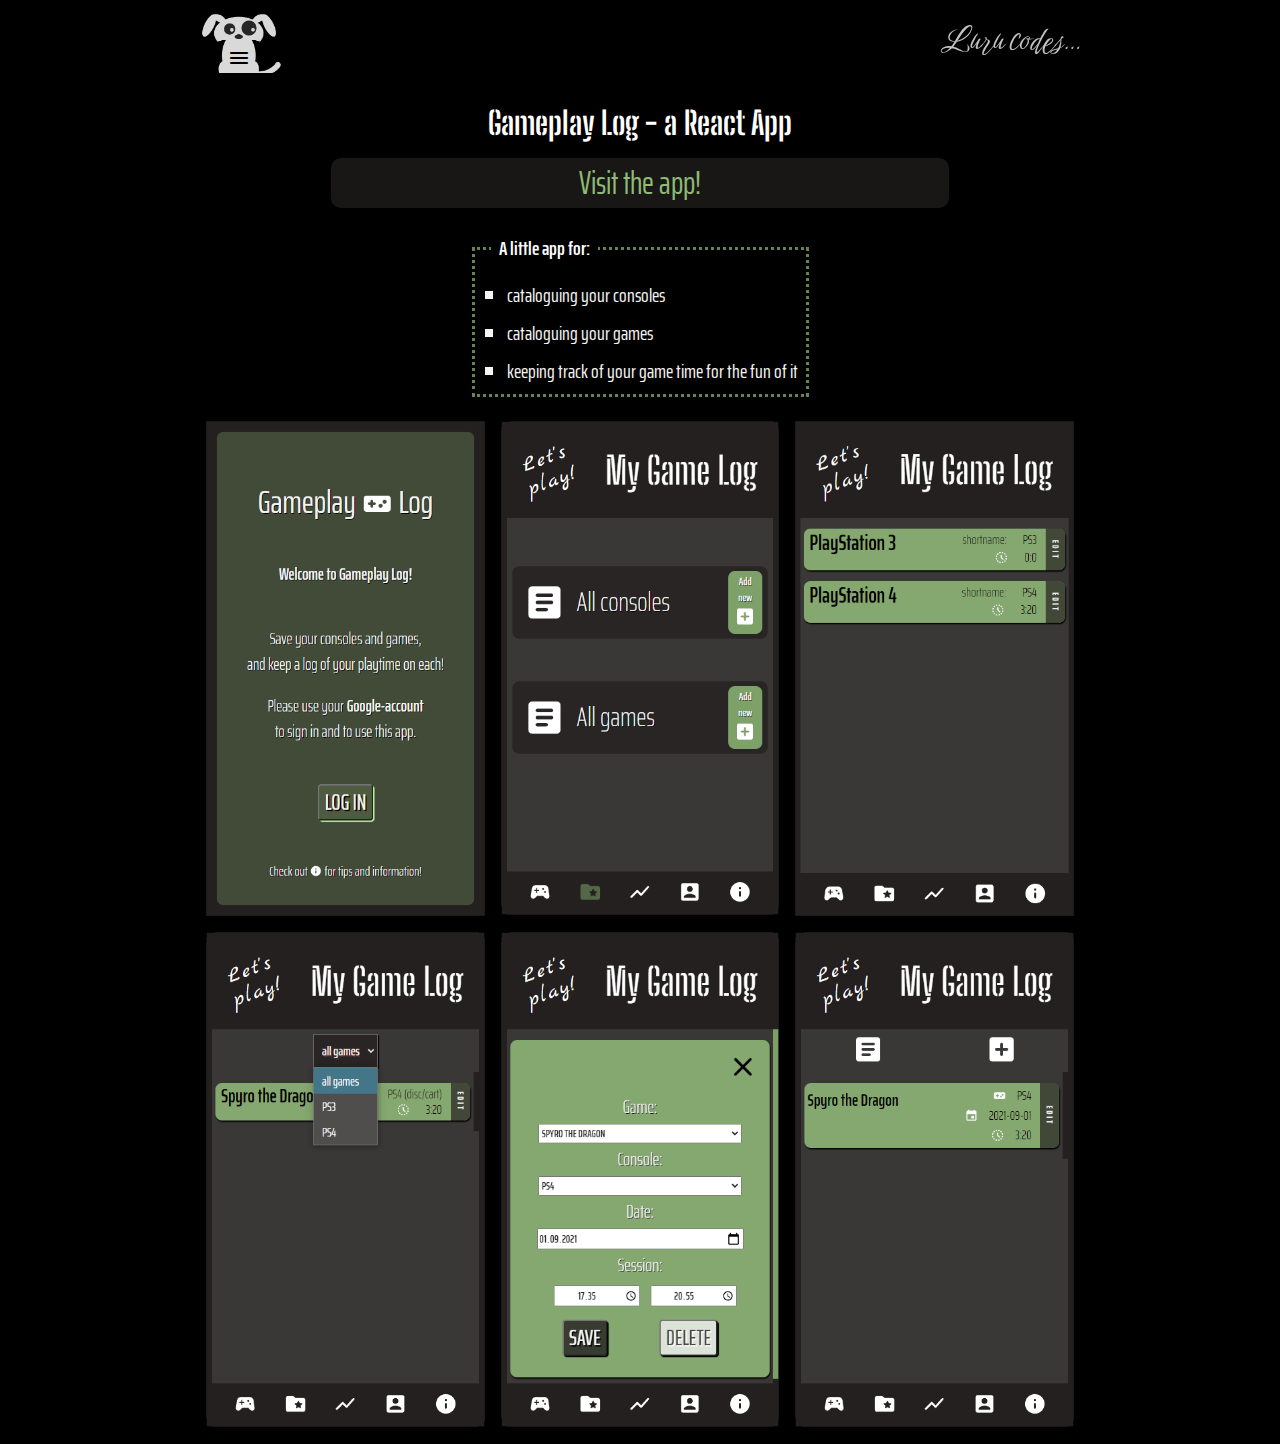
==== gameplaylog.html @ 73c98489 "gameplay log page added" ====
<!DOCTYPE html>
<html lang="en">
<head>
  <meta charset="UTF-8">
  <meta http-equiv="X-UA-Compatible" content="IE=edge">
  <meta name="viewport" content="width=<device-width>, initial-scale=1.0">
  <link href="styles/gameplaylog.css" rel="stylesheet">
  <link href="styles/header.css" rel="stylesheet">
  <link href="https://fonts.googleapis.com/css2?family=Material+Icons+Round" rel="stylesheet">
  <title>Gameplay Log</title>
</head>
<body>
  <div class="page-wrap">
    <header>
      <nav class="menu">
        <button class="menu-logo">
          <img src="../media/doggo.png" alt="menu">
          <span class="menu-icon material-icons-round md-24 md-dark">menu</span>
        </button>
        <div class="menu-links">
          <a href="gameplaylog.html">Gameplay Log</a>
          <a href="grid.html">Grid</a>
        </div>
      </nav>
      <h1><a href="./">Luru codes…</a></h1>
    </header>
    <div class="top">
      <h2>Gameplay Log - a React App</h2>
      <a class="big-link" href="https://gameplay-log.web.app/" target="_blank">Visit the app!</a>
      <div class="description">
        <fieldset>
          <legend>A little app for:</legend>
          <ul>
            <li>cataloguing your consoles</li>
            <li>cataloguing your games</li>
            <li>keeping track of your game time for the fun of it</li>
          </ul>
        </fieldset>
      </div>
    </div>
    <div class="pic-container">
      <img src="media/gameplaylog-login.png" alt="gameplay log, login screen">
      <img src="media/gameplaylog-catalogue.png" alt="gameplay log, catalogue view">
      <img src="media/gameplaylog-catalogue_console.png" alt="gameplay log, console catalogue">
      <img src="media/gameplaylog-catalogue_game.png" alt="gameplay log, game catalogue">
      <img src="media/gameplaylog-log_add.png" alt="gameplay log, add log screen">
      <img src="media/gameplaylog-log.png" alt="gameplay log, log screen">
    </div>
  </div>
</body>
</html>
---- styles/gameplaylog.css ----
@import url('https://fonts.googleapis.com/css2?family=Big+Shoulders+Stencil+Display:wght@500&display=swap');
@import url('https://fonts.googleapis.com/css2?family=Saira+Extra+Condensed:wght@200;600&display=swap');

*, *::after, *::before {
  box-sizing: border-box;
  margin: 0;
  padding: 0;
}

body {
  background-color: black;
  font-family: 'Saira Extra Condensed', sans-serif;
  color: whitesmoke;
}

.page-wrap {
  display: block;
  width: 100vw;
  height: 100vh;
  min-width: 250px;
  max-width: 900px;
  margin: auto;
}

.top {
  width: 100%;
  margin: auto;
  padding: 0.5rem;
  text-align: center;
}

h2 {
  font-family: 'Big Shoulders Stencil Display', cursive;
  font-size: 2rem;
  color: #FFF;
  text-align: center;
  margin: 1rem auto;
}

.big-link {
  display: block;
  margin: 1rem auto;
  text-align: center;
  font-size: 2rem;
  background-color: rgba(36, 32, 32, 0.7);
  border-radius: 10px;
  width: 70%;
}

a {
  text-decoration: none;
  color: rgba(184, 241, 150, 0.75);
}

a:hover {
  color: rgba(184, 241, 150, 1);
  background-color: rgba(36, 32, 32, 1);
  box-shadow: 0px 0px 15px hsla(0, 0%, 100%, 0.8);
}

.description {
  display: block;
  width: 100%;
  margin: auto;
}

fieldset {
  border: 3px dotted rgba(184, 241, 150, 0.55);
  width: 100%;
  max-width: max-content;
  text-align: left;
  margin: 0 auto;
  font-size: 1.25rem;
}

legend {
  color: white;
  text-align: left;
  margin-left: 1rem;
  padding: 0.5rem;
  font-weight: 600;;
}

fieldset li {
  margin: 0.5rem 0.5rem 0.5rem 2rem;
  line-height: 1.5;
  list-style-type: square;
}

.pic-container {
  display: grid;
  grid-template-columns: repeat(3, 1fr);
  grid-template-rows: repeat(2, 1fr);
  gap: 1rem 1rem;
  margin: 0 auto;
  width: 100%;
  padding: 1rem;
  max-width: 900px;
}

.pic-container img {
  width: 100%;
  height: auto;
}

@media only screen and (max-width: 600px) {
  .pic-container {
    grid-template-columns: repeat(2, 1fr);
    grid-template-rows: repeat(3, 1fr);
  }
}

@media only screen and (max-width: 350px) {
  .pic-container {
    grid-template-columns: repeat(1, 1fr);
    grid-auto-rows: auto;
  }
  .big-link {
    width: 100%;
  }
}
---- styles/header.css ----
@import url('https://fonts.googleapis.com/css2?family=Birthstone+Bounce:wght@400;500&display=swap'); /*header H1*/
@import url('https://fonts.googleapis.com/css2?family=Alumni+Sans:ital,wght@0,300;0,500;0,600;1,300;1,500;1,600;1,700&display=swap');

/* ----- HEADER ----- */

header {
  display: flex;
  justify-content: space-between;
  vertical-align: middle;
  padding: 0.5rem;
  z-index: 1000;
  width: 100%;
  height: 5rem;
}

header > button {
  border: none;
}

header .menu-logo {
  display: block;
  cursor: pointer;
  border: none;
  width: max-content;
  height: max-content;
}

header .menu-logo img {
  display: block;
  width: 6rem;
  height: auto;
  filter: invert(85%);
  z-index: 9;
  position: absolute;
  top: 0;
  left: 0;
}

header .menu-icon {
  position: absolute;
  left: 1.8rem;
  top: 2.4rem;
  z-index: 10;
}

header .material-icons-round.md-dark {
  color: rgb(0, 0, 0);
}

header .menu {
  display: inline-block;
  position: relative;
}

header .menu-links {
  display: none;
  position: absolute;
  z-index: 21;
  min-width: 20rem;
  max-width: 100%;
}

header .menu-links a {
  display: block;
  text-decoration: none;
  font-family: 'Alumni Sans', sans-serif;
  font-weight: 700;
  font-size: 1.25rem;
  padding-left: 1rem;
  line-height: 2;
  background-color: hsla(0, 0%, 0%, 0.85);
  color:hsla(0, 0%, 100%, 0.75);
}

header .menu-links a:hover {
  background-color: hsla(0, 0%, 15%, 0.85);
  color: hsla(0, 0%, 100%, 0.95);
}
  
header .menu:hover .menu-logo {
  filter: invert(85%);
}

header .menu:hover .menu-links {
  display: block;
  transform: translateY(4rem);
}

header h1 {
  display: inline-block;
  color: whitesmoke;
  font-family: 'Birthstone Bounce', cursive;
  font-weight: 400;
  font-size: 2rem;
  text-align: right;
  width: 100%;
  margin: auto;
  opacity: 0.8;
  background-blend-mode: color-burn;
}

h1 a {
  text-decoration: none;
  color: whitesmoke;
  cursor: pointer;
}
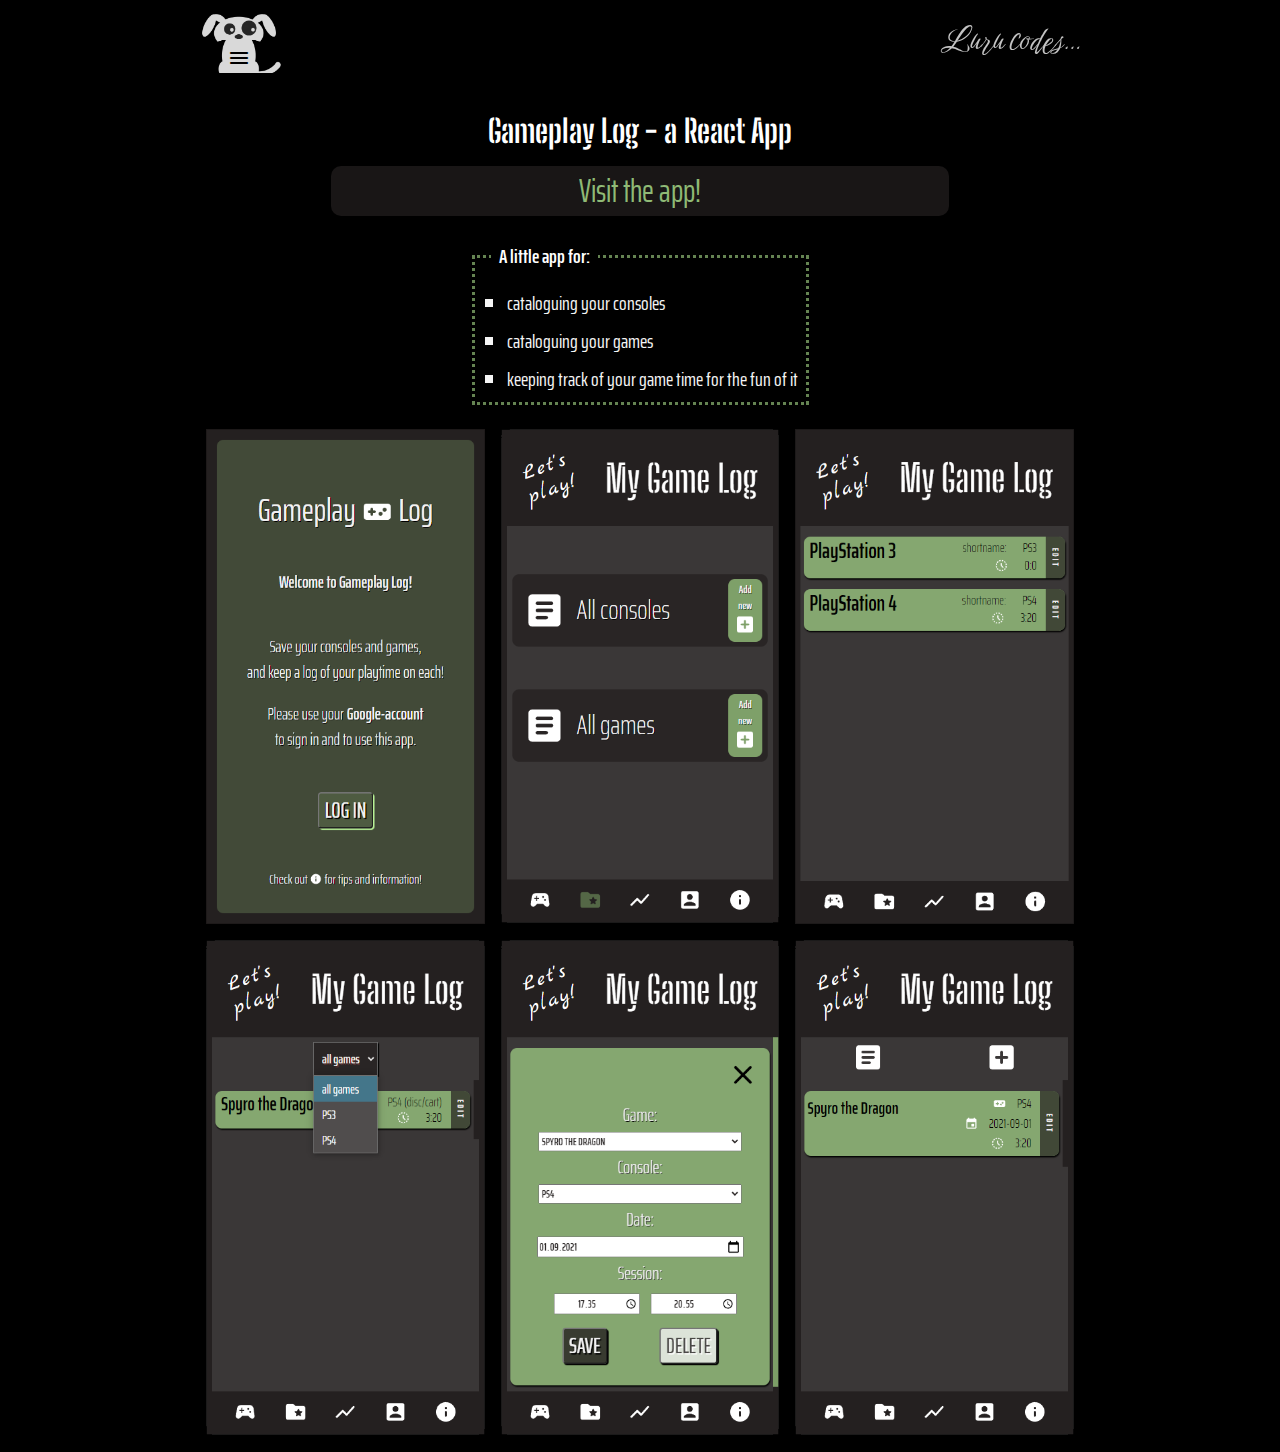
==== commit ec0ee899: "grid page started - with some gradients!" ====
--- a/gameplaylog.html
+++ b/gameplaylog.html
@@ -7,7 +7,7 @@
   <link href="styles/gameplaylog.css" rel="stylesheet">
   <link href="styles/header.css" rel="stylesheet">
   <link href="https://fonts.googleapis.com/css2?family=Material+Icons+Round" rel="stylesheet">
-  <title>Gameplay Log</title>
+  <title>Luru Codes | Gameplay Log</title>
 </head>
 <body>
   <div class="page-wrap">
@@ -18,8 +18,9 @@
           <span class="menu-icon material-icons-round md-24 md-dark">menu</span>
         </button>
         <div class="menu-links">
+          <a href="./"><span class="home-icon material-icons-round md-24">home</span></a>
           <a href="gameplaylog.html">Gameplay Log</a>
-          <a href="grid.html">Grid</a>
+          <a href="grid-gradient.html">Grid & Gradients</a>
         </div>
       </nav>
       <h1><a href="./">Luru codes…</a></h1>
--- a/styles/gameplaylog.css
+++ b/styles/gameplaylog.css
@@ -47,12 +47,12 @@
   width: 70%;
 }
 
-a {
+.top a {
   text-decoration: none;
   color: rgba(184, 241, 150, 0.75);
 }
 
-a:hover {
+.top a:hover {
   color: rgba(184, 241, 150, 1);
   background-color: rgba(36, 32, 32, 1);
   box-shadow: 0px 0px 15px hsla(0, 0%, 100%, 0.8);
--- a/styles/header.css
+++ b/styles/header.css
@@ -5,12 +5,15 @@
 
 header {
   display: flex;
+  flex-shrink: 0;
   justify-content: space-between;
   vertical-align: middle;
+  margin-bottom: 0.5rem;
   padding: 0.5rem;
   z-index: 1000;
   width: 100%;
   height: 5rem;
+  min-width: 250px;
 }
 
 header > button {
@@ -28,7 +31,6 @@
 header .menu-logo img {
   display: block;
   width: 6rem;
-  height: auto;
   filter: invert(85%);
   z-index: 9;
   position: absolute;
@@ -44,7 +46,7 @@
 }
 
 header .material-icons-round.md-dark {
-  color: rgb(0, 0, 0);
+  color: rgb(0, 0, 0) !important;
 }
 
 header .menu {
@@ -66,15 +68,17 @@
   font-family: 'Alumni Sans', sans-serif;
   font-weight: 700;
   font-size: 1.25rem;
+  text-align: left;
   padding-left: 1rem;
   line-height: 2;
-  background-color: hsla(0, 0%, 0%, 0.85);
-  color:hsla(0, 0%, 100%, 0.75);
+  background-color: hsla(0, 0%, 0%, 0.85) !important;
+  color:hsla(0, 0%, 100%, 0.75) !important;
 }
 
 header .menu-links a:hover {
-  background-color: hsla(0, 0%, 15%, 0.85);
-  color: hsla(0, 0%, 100%, 0.95);
+  background-color: hsla(0, 0%, 15%, 0.85) !important;
+  color: hsla(0, 0%, 100%, 0.95) !important;
+  box-shadow: none;
 }
   
 header .menu:hover .menu-logo {
@@ -86,9 +90,13 @@
   transform: translateY(4rem);
 }
 
-header h1 {
+header .home-icon {
+  vertical-align: middle;
+}
+
+header > h1 {
   display: inline-block;
-  color: whitesmoke;
+  color: whitesmoke !important;
   font-family: 'Birthstone Bounce', cursive;
   font-weight: 400;
   font-size: 2rem;
@@ -96,11 +104,10 @@
   width: 100%;
   margin: auto;
   opacity: 0.8;
-  background-blend-mode: color-burn;
 }
 
-h1 a {
+h1 a, h1 a:hover {
   text-decoration: none;
-  color: whitesmoke;
+  color: whitesmoke !important;
   cursor: pointer;
 }